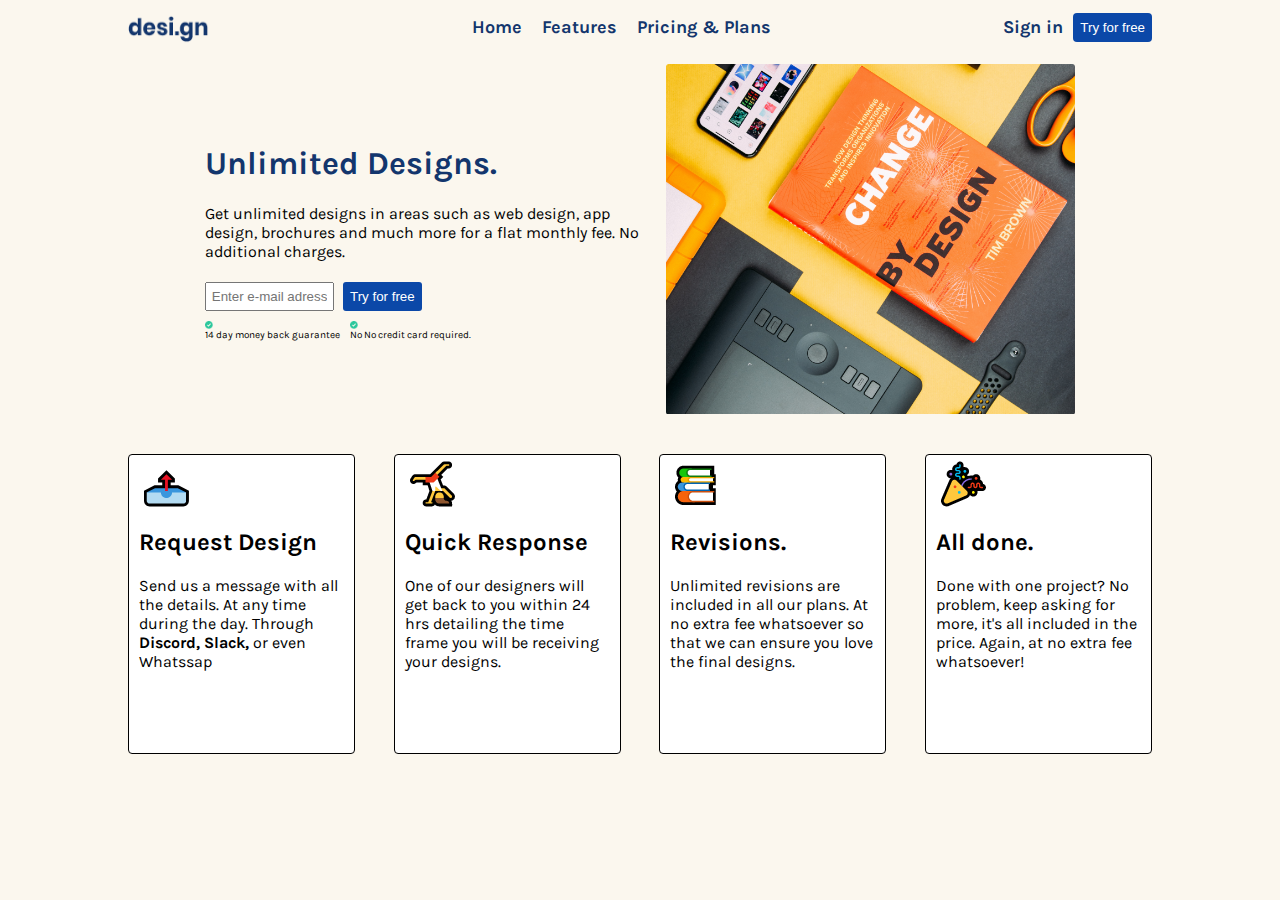
==== index.html @ 47067e2c "L'ajout de header et sections" ====
<!DOCTYPE html>
<html lang="en">
<head>
    <meta charset="UTF-8">
    <meta http-equiv="X-UA-Compatible" content="IE=edge">
    <meta name="viewport" content="width=device-width, initial-scale=1.0">
    <meta name="keywords" content="website,design, startup, entreprise, adobe,art , freetrial ,goodPrices">
    <meta name="description" content="Get unlimited designs in areas such as web design, app design, brochures and much more for a flat monthly fee. No additional charges.">
    <link rel="shortcut icon" href="images.jfif">
    <link rel="stylesheet" href="style.css">
    <title>Acceuil</title>
</head>
<body>
    <!--Navigation bar-->
    <header>
        <nav>
            <img class="logo" src="logo.png" alt="logo for page web" aria-label="This the logo of the webpage">
            <ul class="mobile">
                <li><a href="#" aria-label="Link to Home page">Home</a></li>
                <li><a href="#" aria-label="Link to Features page">Features</a></li>
                <li><a href="#" aria-label="Link to Pricing and Plans' page">Pricing & Plans</a></li>
            </ul>
            <div>
                <a href="#" aria-label="Link to Sign in page">Sign in</a>
                <Button aria-label="Try for free button">Try for free</Button>
            </div>
        </nav>
    </header>

    <!--Section 1-->
<main>
    <div class="section1">
     <div class="trial item">
        <!--Header and paragraph (1)-->

        <h1>Unlimited Designs.</h1>
        <p>Get unlimited designs in areas such as web design, app design, brochures and much more for a flat monthly fee. No additional charges.</p>
         <!--Form to enter an email -->
        <input placeholder="Enter e-mail adress">
        <button aria-label="Try for free button">Try for free</button>
       
        <div class="trialsInfo">
            
                 <p>  <img src="Checkmark.png" alt="GreenCheckmarkIcon" >14 day money back  guarantee</p>
            

                 <p> <img src="Checkmark.png" alt="GreenCheckmarkIcon" > No No credit card required.</p>
        </div>
        </div>  
      <div class="imagearea item">  <!-- Image--></div> 
       

    </div>
    <!--Section 2-->
    <div class="section2">
            <div class="articles">
                <img src="📤.png" alt="RequestIcon">
                <h2>Request Design</h2>
                <p> Send us a message with all the details. At any time during the day. Through <span>Discord, Slack,</span> or even Whatssap</p>
            </div>

            <div class="articles">
                <img src="🤸.png" alt="JumpMan" >
                <h2>Quick Response</h2>
                <p>One of our designers will get back to you within 24 hrs detailing the time frame you will be receiving your designs.</p>
            </div>

            <div class="articles">
                <img src="📚.png" alt="BooksIcon" >
                <h2>Revisions.</h2>
                <p>Unlimited revisions are included in all our plans. At no extra fee whatsoever so that we can ensure you love the final designs.</p>
            </div>

            <div class="articles">
                <img src="🎉.png" alt="partyboxIcon" >
                <h2>All done.</h2>
                <p>Done with one project? No problem, keep asking for more, it's all included in the price. Again, at no extra fee whatsoever! </p>
            </div>

    </div>
    </main>
---- style.css ----
@import url('https://fonts.googleapis.com/css2?family=Karla:wght@200&display=swap');
body {
    background-color: #FBF7EE;
    width:80%;
    margin: auto;
    font-family: 'Karla', sans-serif;

}

/* Navigation Bar STyle(Header) */
.logo{
    width: 81px;
    height: 32px;
}
header nav,img{
    align-items: center;
}

header{
    display: inline-block;
    margin-bottom: 10px;
    width: 100%;
    
}
header nav,img,ul{
    display: flex;
    justify-content: space-between;
}

header ul li{
    display: inline-block;
    list-style: none;
    color: #13366D;
}
header ul li a{
    text-decoration: none;
    margin: 10px;
}
header div{
    display: flex;
    align-items: center;
}
li a{
    font-weight: bold;
    color: #13366D;
    font-size: 18px;
    font-family: 'Karla', sans-serif;

}
li a:hover{
    text-decoration: underline;
    color: #13366D;

}
header div a,button{
    padding: 10px;
}
div a{
    text-decoration: none;
    color: #13366D;
    font-weight: bold;
    font-size: 18px;
  
}
div button{
    border: 0px;
    background-color:#0B48A8;
    color: white;
    border-radius: 4px;
    padding:7px;
}

/* Section 1  Style*/

.section1 {
    height: 350px;
    display: flex;
    justify-content: center;
    
}
.trial {
    width:45% ;
    padding-top: 60px;
   
}
.item {
    height: 80%;
}

.imagearea {
    background-image: url(BG\ Hero.png);
    background-size: cover;
    background-repeat: no-repeat;
    width: 40%;
    height: 100%;
}
h1 {
   color: #13366D;
}
h2 , span{
    font-weight: bold;
}

    input {
        width: 25%;
        padding: 5px;
    }
    input:focus {
        border: 2px solid blue;
        width: 60%;
        transition: width .35s ease-in-out;

    }
   .section1 button{
        background-color:#0B48A8;
        color: white;
        border-radius: 3px;
        padding:7px;
        margin: 5px;
        border: 0px;
    }
    .trialsInfo {
        display: flex;
        margin-top: 0px;
        
    }
    .trialsInfo img {
        height: 8px;
    }
    .trialsInfo p {
        font-size: 10px;
        margin-top: 5px;
        margin-right: 10px;
    
    }
    /* Section 2  Style*/
    .section2 {
        display: flex;
        justify-content: space-between;
        flex-wrap: wrap;
        height: 300px;
        margin-top: 40px;
    }
    .articles {
        border: 1px solid;
        border-radius: 4px;
        width: 20%;
        padding: 0px 10px 0px 10px;
        background-color: #ffffff;
    }
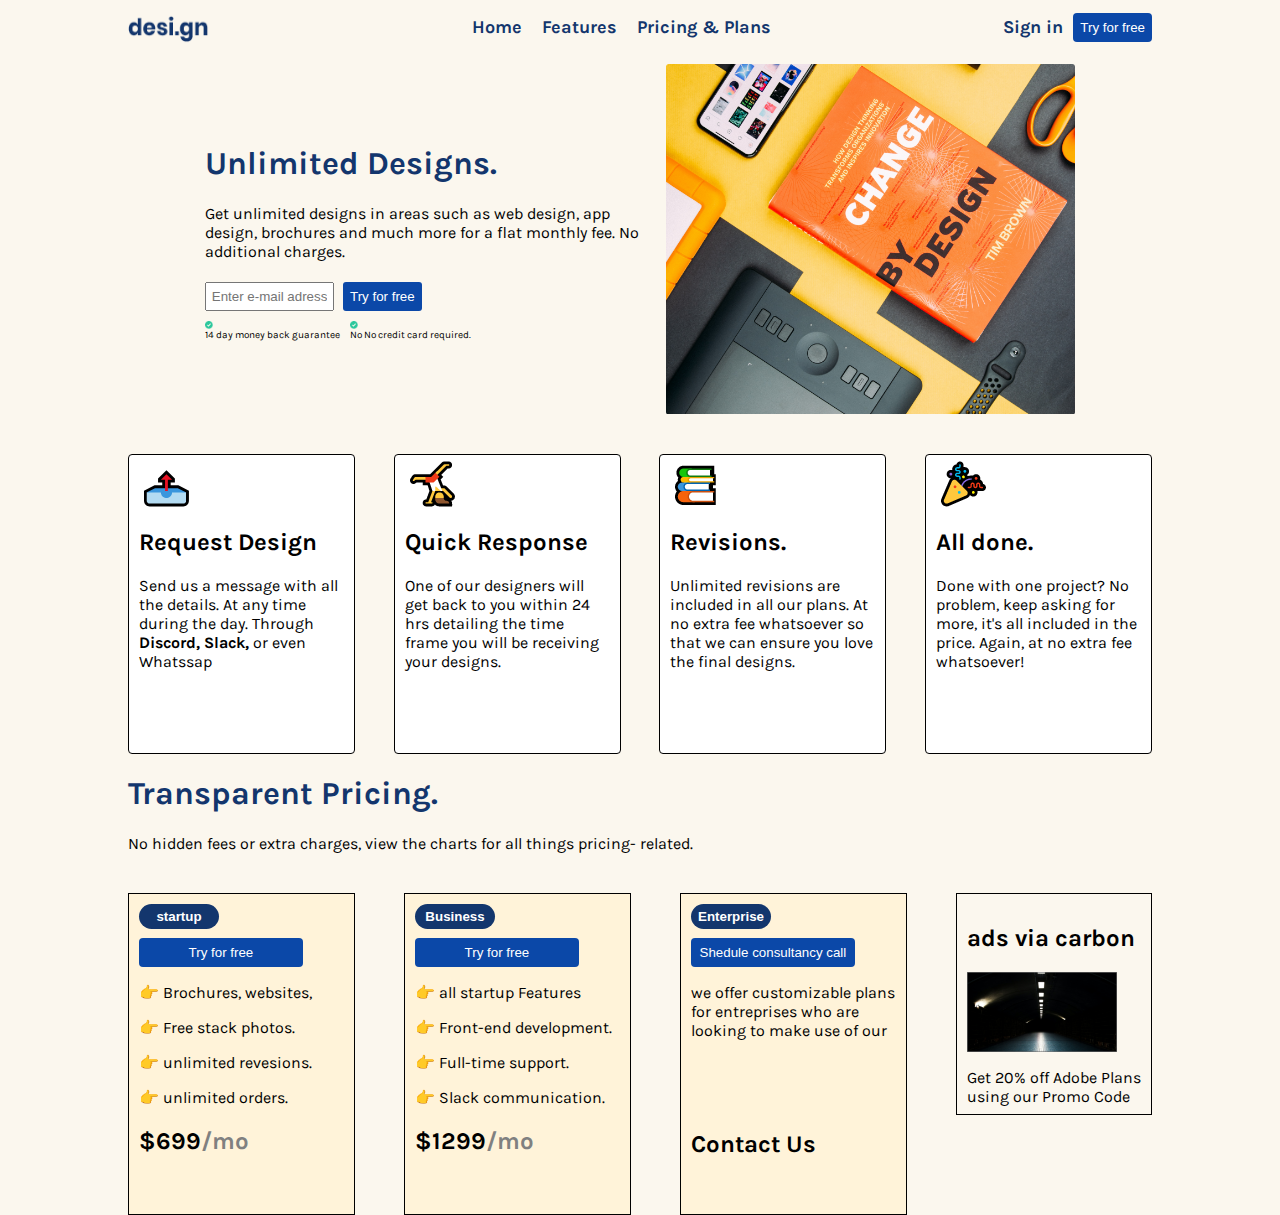
==== commit 0cf2e013: "add h1 and paragraphe and content of section 3" ====
--- a/index.html
+++ b/index.html
@@ -78,4 +78,64 @@
             </div>
 
     </div>
+           <!--Header and paragraph (2)-->
+           <div class="section3Header">
+            <h1>Transparent Pricing.</h1>
+            <p>No hidden fees or extra charges, view the charts for all things pricing-
+                related.</p>
+        </div>
+    <div class="section3">
+        <div class="article">
+            <button class="btn-1">startup</button>
+            <Button class="btn-2" aria-label="Try for free button">Try for free</Button>
+            <p>&#128073; Brochures, websites,
+    
+            </p>
+            <p>
+                &#128073; Free stack photos.
+            </p>
+            <p>
+                &#128073; unlimited revesions.
+            </p>
+            <p>
+                &#128073; unlimited orders.
+            </p>
+            <h2 class="H2-article">$699<span class="h2-color">/mo</span></h2>
+            
+        </div>
+
+        <div class="article">
+            <button class="btn-1">Business</button>
+            <Button class="btn-2" aria-label="try for free button">Try for free</Button>
+            <p>&#128073; all startup Features
+    
+            </p>
+            <p>
+                &#128073; Front-end development.
+            </p>
+            <p>
+                &#128073; Full-time support.
+            </p>
+            <p>
+                &#128073; Slack communication.
+            </p>
+            <h2 class="H2-article">$1299<span class="h2-color">/mo</span></h2>
+
+        </div>
+
+        <div class="article">
+            <button class="btn-1">Enterprise</button>
+            <Button class="btn-2" aria-label="Shedule consultancy button">Shedule consultancy call</Button>
+            <p>we offer customizable plans for entreprises who are looking to make use of our</p>
+            <h2 class="Contact-h2">Contact Us</h2>
+
+        </div>
+
+        <div class="article-fin">
+            <h2> ads via carbon</h2>
+            <img src="ads.png" alt="image for ads">
+            <p>Get 20% off Adobe Plans<br>using our Promo Code</p>
+
+        </div>
+        </div>
     </main>--- a/style.css
+++ b/style.css
@@ -147,4 +147,67 @@
         width: 20%;
         padding: 0px 10px 0px 10px;
         background-color: #ffffff;
+    }
+     /* Section 3 Style */
+     .section3 {
+        display: flex;
+        justify-content: space-between;
+        flex-wrap: wrap;
+        height: 300px;
+        margin-top: 40px;
+    }
+    .article {
+        border: 1px solid;
+        width: 20%;
+        height: 100%;
+        padding: 10px;
+        background-color:#FFF3D9;
+      
+    }
+    /* button for artice */
+    .btn-1{
+        border-radius: 30px;
+        border: 0px;
+        padding:5px;
+        width: 80px;
+        background-color:#13366D;
+        color: white;
+        font-weight: bold;
+        margin-bottom:9px;
+        box-shadow: black;
+        display: block;
+    }
+    .btn-2{
+        border-radius: 4px;
+        background-color: #0B48A8;
+        border: 1px black;
+        color: white;
+        width: 80%;
+    }
+    .btn-2:hover{
+        background-color:#FFF3D9 ;
+        color: #0B48A8;
+        border: 1px solid black;
+    
+    }
+    
+    .h2-color {
+        color: grey;
+    }
+    .H2-article{
+        font-weight: bold;
+    }
+    .Contact-h2 {
+        margin-top: 90px;
+        font-weight: bold;
+    }
+    
+    
+    .article-fin{
+        border: 1px solid black;
+        padding: 10px;
+        height: 200px;
+    }
+    .article-fin img{
+        width: 150px;
     }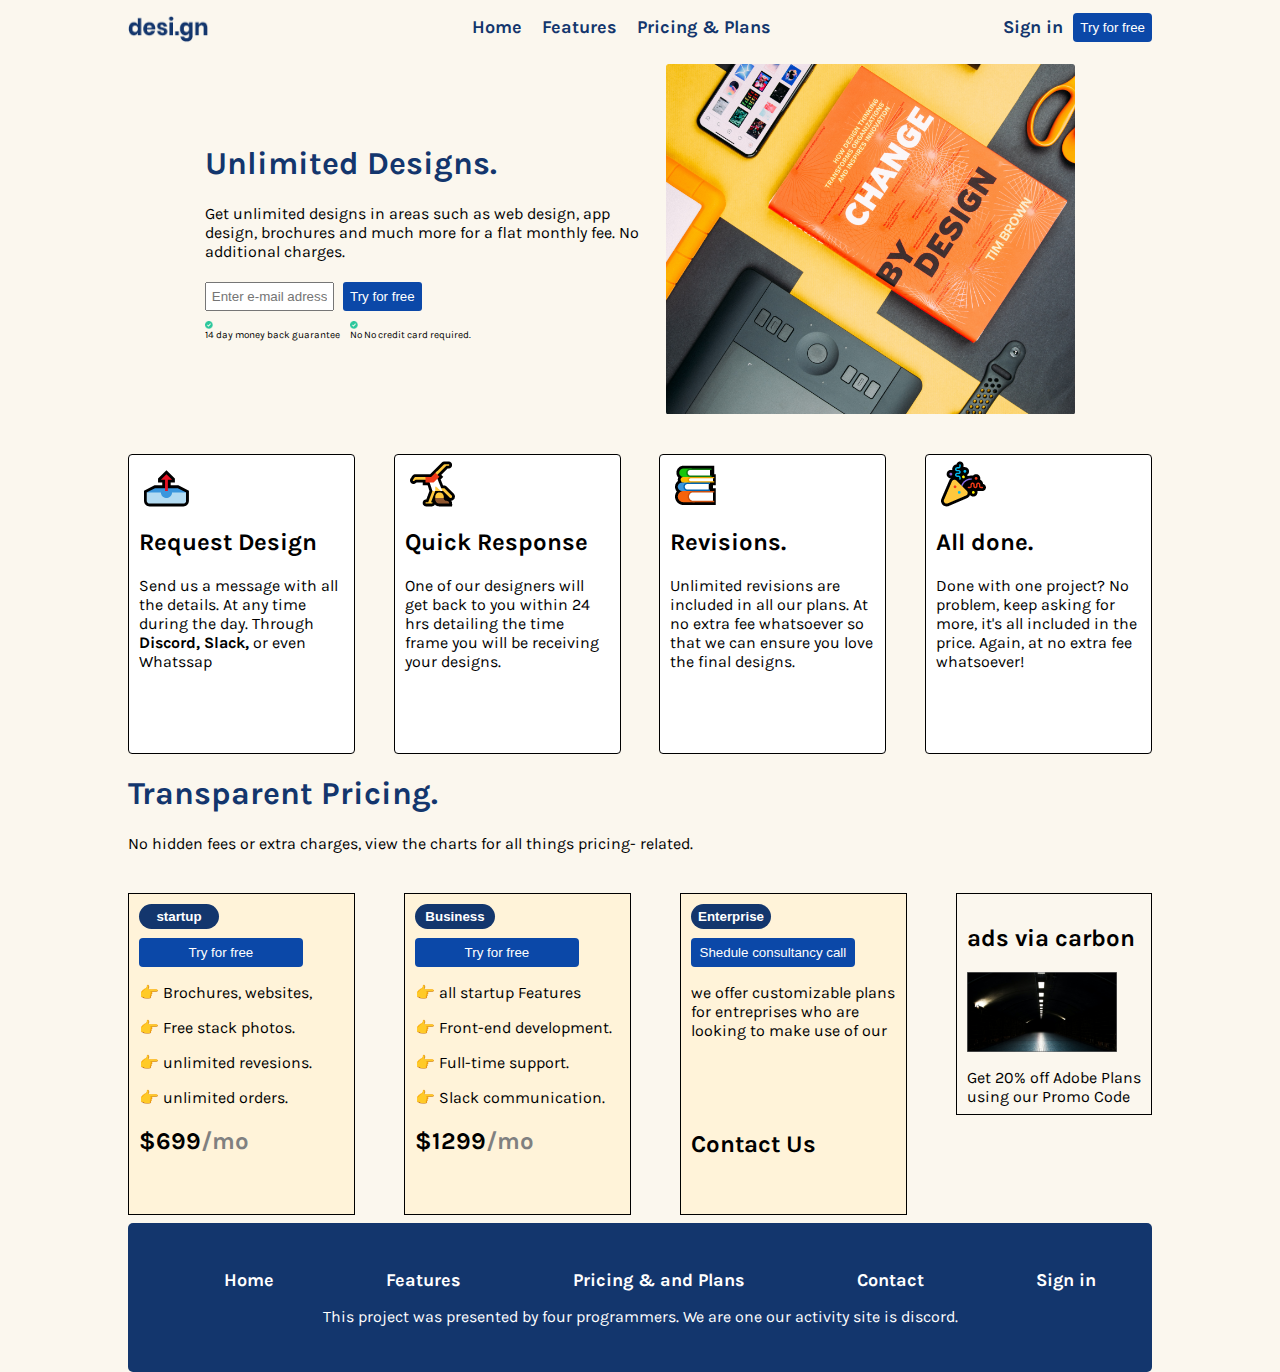
==== commit 72df1c1d: "Added footer" ====
--- a/index.html
+++ b/index.html
@@ -138,4 +138,18 @@
 
         </div>
         </div>
+         <!--Footer-->
+         <footer class="footer">
+            <ul class="footerList">
+                <li><a href="index.html" aria-label="Link To Home Page">Home</a></li>
+                <li><a href="#" aria-label="Link To Features Page" >Features</a></li>
+                <li><a href="#" aria-label="Link To Princing and Plans Page">Pricing & and Plans</a></li>
+                <li><a href="contact.html" aria-label="Link To Contact Page"> Contact</a></li>
+                <li><a href="#" aria-label="Link To Sign in Page">Sign in</a></li>
+    
+        </ul>
+            <p>This project was presented by four programmers. We are one our activity site is discord.</p>
+        </footer>
+    
+
     </main>--- a/style.css
+++ b/style.css
@@ -210,4 +210,35 @@
     }
     .article-fin img{
         width: 150px;
+    }
+      /* Footer */
+
+      footer{
+        padding: 30px 0;
+        background-color:#13366D ;
+        text-align: center;
+        color: white;
+        width: 100%;
+        border-radius: 5px;
+        margin-top: 30px;
+    }
+    footer ul{
+        display: flex;
+        justify-content: space-around;
+        align-items: center;
+        list-style: none;
+    }
+    footer img{
+        margin-top: 30px;
+        width: 50px;
+        height: 50px;
+    }
+    
+    footer a{
+        color: inherit;
+        text-decoration: none;
+    }
+    .footerList li a:hover{
+        text-decoration: underline;
+        color: lawngreen;
     }